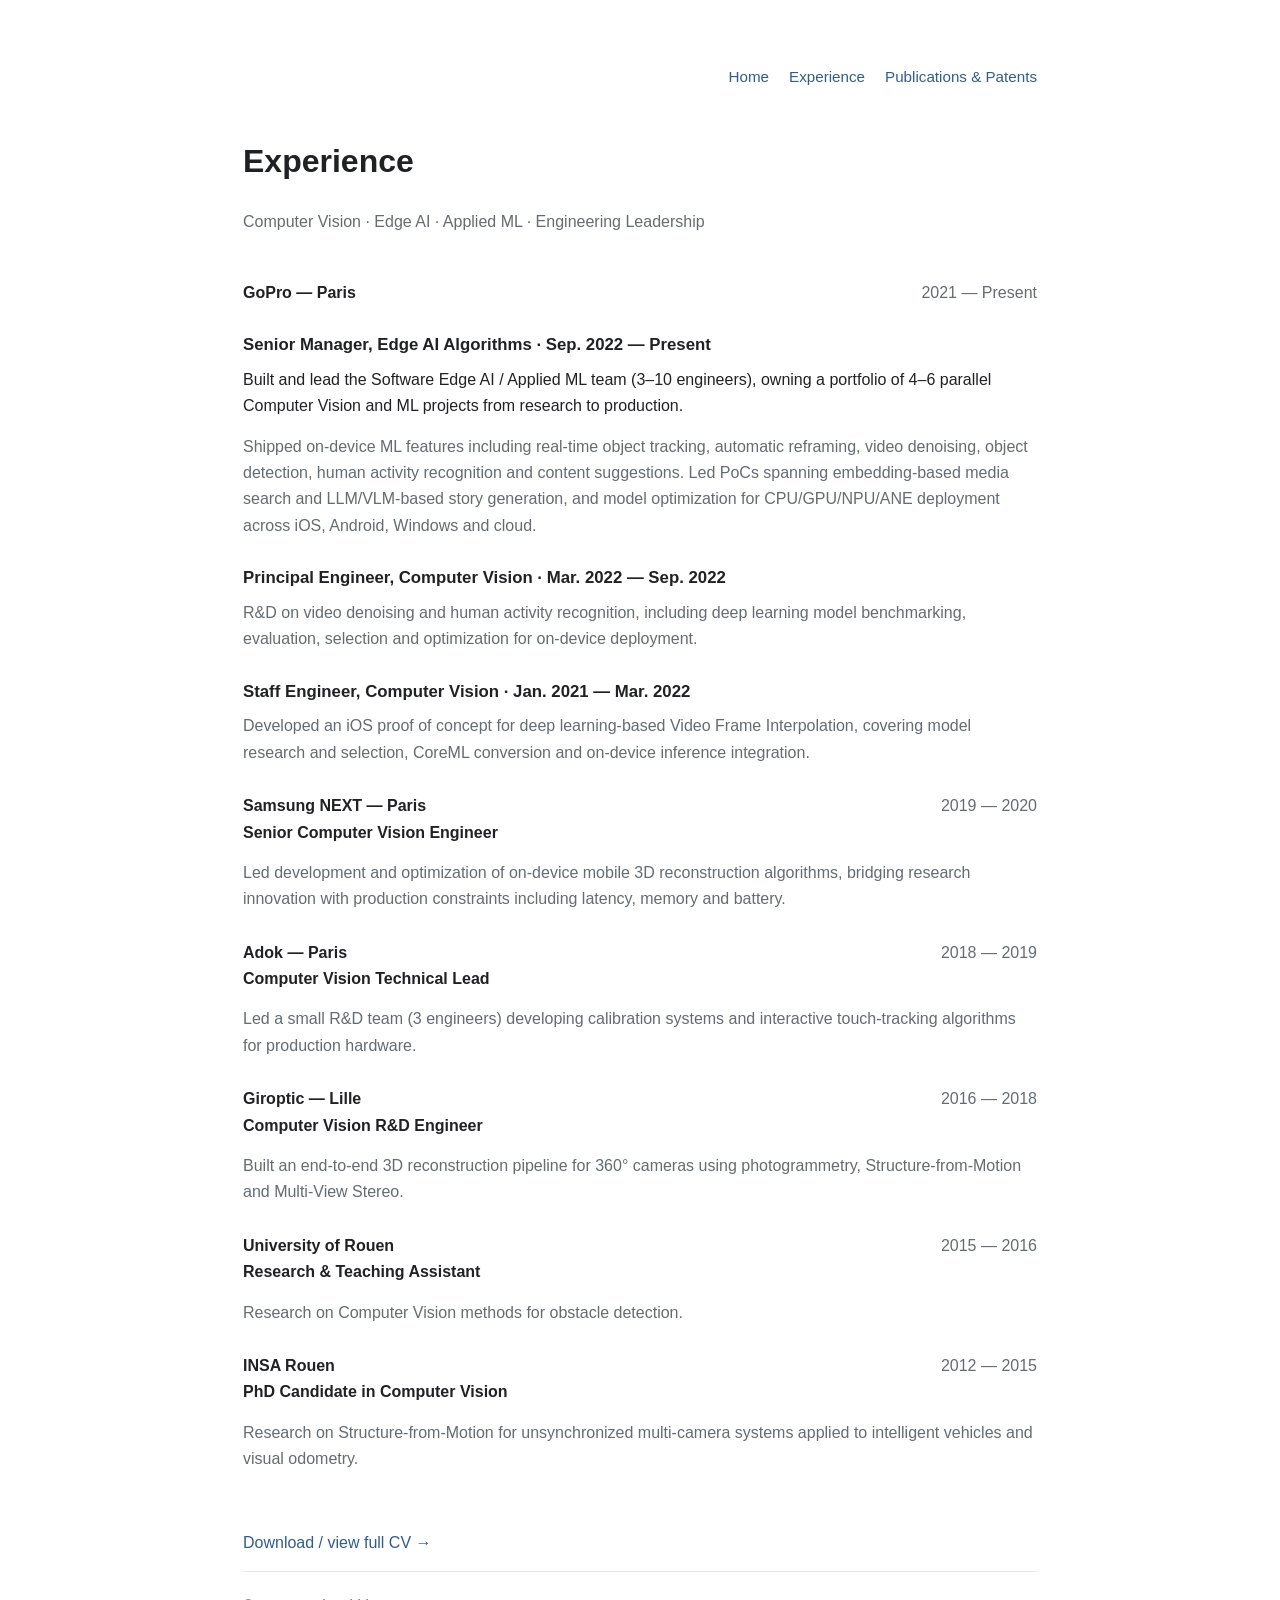
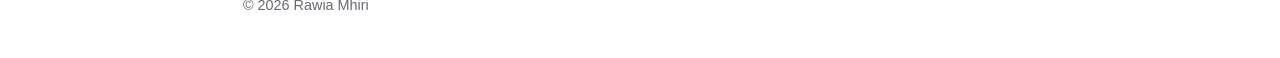
==== experience.html @ eebcbce0 "Initial portfolio website" ====
<!doctype html><html lang="en"><head><meta charset="utf-8"><meta name="viewport" content="width=device-width,initial-scale=1"><meta name="description" content="Rawia Mhiri — Experience"><title>Experience — Rawia Mhiri</title><link rel="stylesheet" href="style.css"></head><body><main class="page">
<nav class="topnav"><a href="index.html">Home</a><a href="experience.html">Experience</a><a href="publications.html">Publications & Patents</a></nav>
<h1>Experience</h1><p class="muted">Computer Vision · Edge AI · Applied ML · Engineering Leadership</p>
<section>
<div class="entry"><div class="entry-head"><strong>GoPro — Paris</strong><span>2021 — Present</span></div><h3>Senior Manager, Edge AI Algorithms · Sep. 2022 — Present</h3><p>Built and lead the Software Edge AI / Applied ML team (3–10 engineers), owning a portfolio of 4–6 parallel Computer Vision and ML projects from research to production.</p><p class="muted">Shipped on-device ML features including real-time object tracking, automatic reframing, video denoising, object detection, human activity recognition and content suggestions. Led PoCs spanning embedding-based media search and LLM/VLM-based story generation, and model optimization for CPU/GPU/NPU/ANE deployment across iOS, Android, Windows and cloud.</p><h3>Principal Engineer, Computer Vision · Mar. 2022 — Sep. 2022</h3><p class="muted">R&D on video denoising and human activity recognition, including deep learning model benchmarking, evaluation, selection and optimization for on-device deployment.</p><h3>Staff Engineer, Computer Vision · Jan. 2021 — Mar. 2022</h3><p class="muted">Developed an iOS proof of concept for deep learning-based Video Frame Interpolation, covering model research and selection, CoreML conversion and on-device inference integration.</p></div>
<div class="entry"><div class="entry-head"><strong>Samsung NEXT — Paris</strong><span>2019 — 2020</span></div><p><strong>Senior Computer Vision Engineer</strong></p><p class="muted">Led development and optimization of on-device mobile 3D reconstruction algorithms, bridging research innovation with production constraints including latency, memory and battery.</p></div>
<div class="entry"><div class="entry-head"><strong>Adok — Paris</strong><span>2018 — 2019</span></div><p><strong>Computer Vision Technical Lead</strong></p><p class="muted">Led a small R&D team (3 engineers) developing calibration systems and interactive touch-tracking algorithms for production hardware.</p></div>
<div class="entry"><div class="entry-head"><strong>Giroptic — Lille</strong><span>2016 — 2018</span></div><p><strong>Computer Vision R&D Engineer</strong></p><p class="muted">Built an end-to-end 3D reconstruction pipeline for 360° cameras using photogrammetry, Structure-from-Motion and Multi-View Stereo.</p></div>
<div class="entry"><div class="entry-head"><strong>University of Rouen</strong><span>2015 — 2016</span></div><p><strong>Research & Teaching Assistant</strong></p><p class="muted">Research on Computer Vision methods for obstacle detection.</p></div>
<div class="entry"><div class="entry-head"><strong>INSA Rouen</strong><span>2012 — 2015</span></div><p><strong>PhD Candidate in Computer Vision</strong></p><p class="muted">Research on Structure-from-Motion for unsynchronized multi-camera systems applied to intelligent vehicles and visual odometry.</p></div>
</section><p><a href="cv_rawiaMhiri_GoPro_2026.pdf" target="_blank">Download / view full CV →</a></p><footer>© <span id="year"></span> Rawia Mhiri</footer></main><script>document.getElementById('year').textContent=new Date().getFullYear();</script></body></html>
---- style.css ----
:root{--text:#202124;--muted:#646b73;--line:#e5e7eb;--accent:#315c8c;--bg:#fff;--max:850px}*{box-sizing:border-box}body{margin:0;background:var(--bg);color:var(--text);font-family:-apple-system,BlinkMacSystemFont,"Segoe UI",Roboto,Helvetica,Arial,sans-serif;line-height:1.65}.page{max-width:var(--max);margin:0 auto;padding:64px 28px 40px}.topnav{display:flex;justify-content:flex-end;gap:20px;margin-bottom:46px;font-size:.95rem}.topnav a,.links a,a{color:var(--accent);text-decoration:none}.topnav a:hover,.links a:hover,a:hover{text-decoration:underline}.intro{display:grid;grid-template-columns:170px 1fr;gap:34px;align-items:start;margin-bottom:50px}.portrait{width:170px;height:170px;object-fit:cover;border-radius:4px;background:#f3f4f6}.intro h1{font-size:2.15rem;line-height:1.15;margin:3px 0 8px}.role{font-size:1.15rem;margin:0 0 2px}.location{color:var(--muted);margin:0 0 15px}.links{display:flex;gap:15px;flex-wrap:wrap}section{border-top:1px solid var(--line);padding:30px 0}section:first-of-type{border-top:0}h2{font-size:1.3rem;margin:0 0 17px}h3{font-size:1.05rem;margin:25px 0 8px}p{margin:0 0 14px}.muted{color:var(--muted)}.entry{margin:0 0 27px}.entry-head{display:flex;justify-content:space-between;gap:20px}.entry-head span{color:var(--muted);white-space:nowrap}.more{margin-top:15px}.feature{margin-bottom:18px}.feature strong{display:block}.feature p{margin:3px 0}.pub{margin-bottom:20px}.pub-title{font-weight:600}.meta{color:var(--muted);font-size:.95rem}.tag{font-size:.85rem;color:var(--muted)}footer{border-top:1px solid var(--line);padding-top:22px;margin-top:15px;color:var(--muted);font-size:.9rem}@media(max-width:650px){.page{padding:32px 20px}.topnav{justify-content:flex-start;flex-wrap:wrap;margin-bottom:32px}.intro{grid-template-columns:1fr;gap:20px}.portrait{width:135px;height:135px}.entry-head{display:block}.entry-head span{display:block}.intro h1{font-size:1.9rem}}
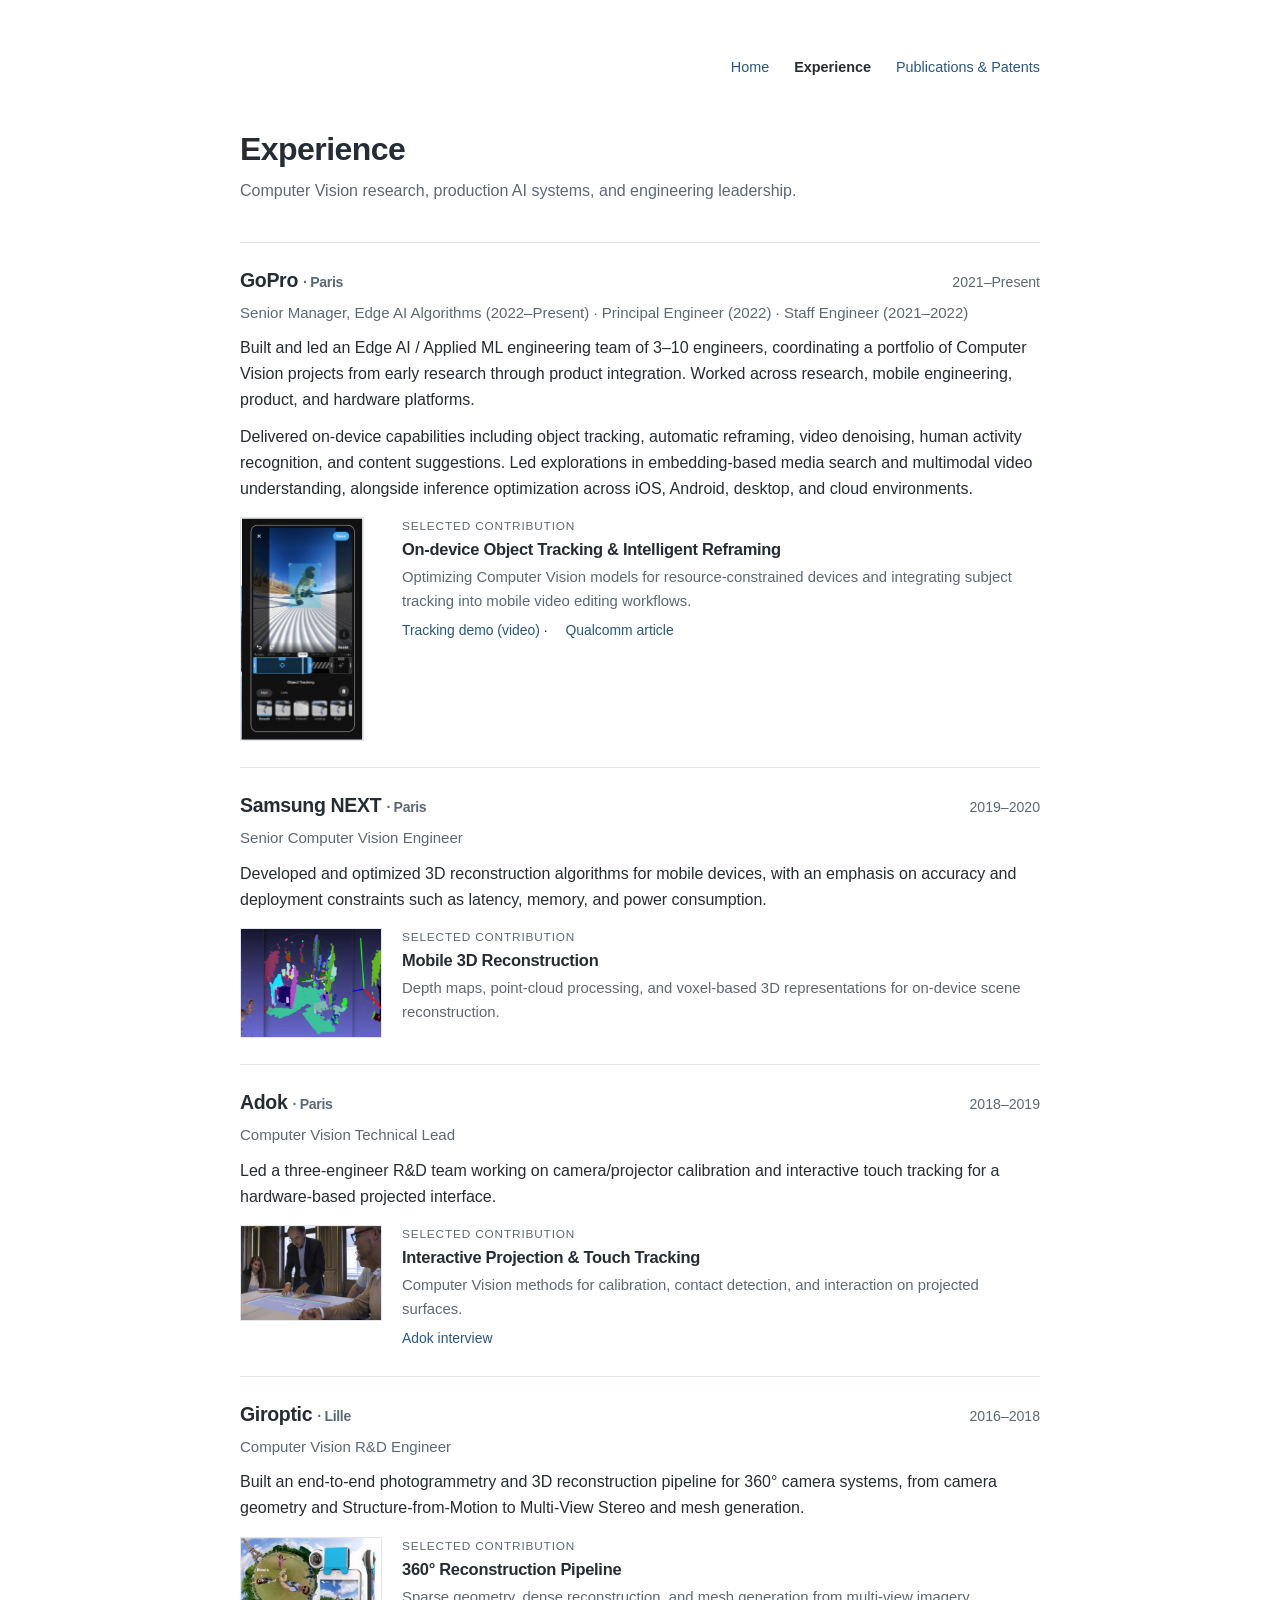
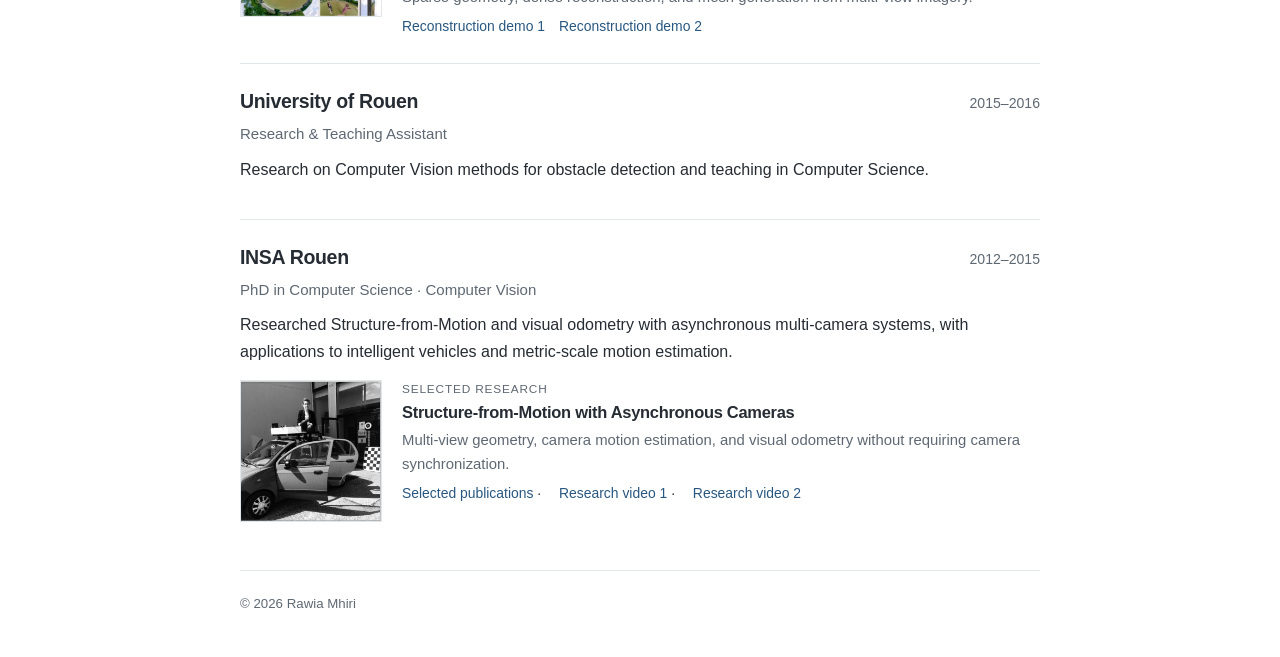
==== commit 7611aac0: "Add computer vision demos and project photos" ====
--- a/experience.html
+++ b/experience.html
@@ -1,11 +1,100 @@
-<!doctype html><html lang="en"><head><meta charset="utf-8"><meta name="viewport" content="width=device-width,initial-scale=1"><meta name="description" content="Rawia Mhiri — Experience"><title>Experience — Rawia Mhiri</title><link rel="stylesheet" href="style.css"></head><body><main class="page">
-<nav class="topnav"><a href="index.html">Home</a><a href="experience.html">Experience</a><a href="publications.html">Publications & Patents</a></nav>
-<h1>Experience</h1><p class="muted">Computer Vision · Edge AI · Applied ML · Engineering Leadership</p>
-<section>
-<div class="entry"><div class="entry-head"><strong>GoPro — Paris</strong><span>2021 — Present</span></div><h3>Senior Manager, Edge AI Algorithms · Sep. 2022 — Present</h3><p>Built and lead the Software Edge AI / Applied ML team (3–10 engineers), owning a portfolio of 4–6 parallel Computer Vision and ML projects from research to production.</p><p class="muted">Shipped on-device ML features including real-time object tracking, automatic reframing, video denoising, object detection, human activity recognition and content suggestions. Led PoCs spanning embedding-based media search and LLM/VLM-based story generation, and model optimization for CPU/GPU/NPU/ANE deployment across iOS, Android, Windows and cloud.</p><h3>Principal Engineer, Computer Vision · Mar. 2022 — Sep. 2022</h3><p class="muted">R&D on video denoising and human activity recognition, including deep learning model benchmarking, evaluation, selection and optimization for on-device deployment.</p><h3>Staff Engineer, Computer Vision · Jan. 2021 — Mar. 2022</h3><p class="muted">Developed an iOS proof of concept for deep learning-based Video Frame Interpolation, covering model research and selection, CoreML conversion and on-device inference integration.</p></div>
-<div class="entry"><div class="entry-head"><strong>Samsung NEXT — Paris</strong><span>2019 — 2020</span></div><p><strong>Senior Computer Vision Engineer</strong></p><p class="muted">Led development and optimization of on-device mobile 3D reconstruction algorithms, bridging research innovation with production constraints including latency, memory and battery.</p></div>
-<div class="entry"><div class="entry-head"><strong>Adok — Paris</strong><span>2018 — 2019</span></div><p><strong>Computer Vision Technical Lead</strong></p><p class="muted">Led a small R&D team (3 engineers) developing calibration systems and interactive touch-tracking algorithms for production hardware.</p></div>
-<div class="entry"><div class="entry-head"><strong>Giroptic — Lille</strong><span>2016 — 2018</span></div><p><strong>Computer Vision R&D Engineer</strong></p><p class="muted">Built an end-to-end 3D reconstruction pipeline for 360° cameras using photogrammetry, Structure-from-Motion and Multi-View Stereo.</p></div>
-<div class="entry"><div class="entry-head"><strong>University of Rouen</strong><span>2015 — 2016</span></div><p><strong>Research & Teaching Assistant</strong></p><p class="muted">Research on Computer Vision methods for obstacle detection.</p></div>
-<div class="entry"><div class="entry-head"><strong>INSA Rouen</strong><span>2012 — 2015</span></div><p><strong>PhD Candidate in Computer Vision</strong></p><p class="muted">Research on Structure-from-Motion for unsynchronized multi-camera systems applied to intelligent vehicles and visual odometry.</p></div>
-</section><p><a href="cv_rawiaMhiri_GoPro_2026.pdf" target="_blank">Download / view full CV →</a></p><footer>© <span id="year"></span> Rawia Mhiri</footer></main><script>document.getElementById('year').textContent=new Date().getFullYear();</script></body></html>
+<!DOCTYPE html>
+
+<html lang="en">
+<head>
+<meta charset="utf-8"/>
+<meta content="width=device-width, initial-scale=1" name="viewport"/>
+<meta content="Experience of Rawia Mhiri in Computer Vision, 3D reconstruction, Edge AI, and engineering leadership." name="description"/>
+<meta content="Rawia Mhiri" name="author"/>
+<title>Experience — Rawia Mhiri</title>
+<link href="style.css" rel="stylesheet"/>
+</head>
+<body>
+<main class="page" id="top">
+<nav aria-label="Main navigation" class="topnav">
+<a href="index.html">Home</a>
+<a aria-current="page" href="experience.html">Experience</a>
+<a href="publications.html">Publications &amp; Patents</a>
+</nav>
+<header class="page-head">
+<h1>Experience</h1>
+<p>Computer Vision research, production AI systems, and engineering leadership.</p>
+</header>
+<section class="timeline-entry" id="gopro">
+<div class="entry-head"><h2>GoPro <span class="small">· Paris</span></h2><span class="dates">2021–Present</span></div>
+<p class="position">Senior Manager, Edge AI Algorithms (2022–Present) · Principal Engineer (2022) · Staff Engineer (2021–2022)</p>
+<p>Built and led an Edge AI / Applied ML engineering team of 3–10 engineers, coordinating a portfolio of Computer Vision projects from early research through product integration. Worked across research, mobile engineering, product, and hardware platforms.</p>
+<p>Delivered on-device capabilities including object tracking, automatic reframing, video denoising, human activity recognition, and content suggestions. Led explorations in embedding-based media search and multimodal video understanding, alongside inference optimization across iOS, Android, desktop, and cloud environments.</p>
+<div class="contrib">
+<a aria-label="View GOPRO project photo" class="contrib-photo contrib-photo--portrait" href="assets/images/gopro-object-tracking.jpg" rel="noopener noreferrer" target="_blank"><img alt="GoPro Quik object tracking interface and mobile video-editing controls" loading="lazy" src="assets/images/gopro-object-tracking.jpg"/></a>
+<div>
+<div class="kicker">Selected contribution</div>
+<h3>On-device Object Tracking &amp; Intelligent Reframing</h3>
+<p>Optimizing Computer Vision models for resource-constrained devices and integrating subject tracking into mobile video editing workflows.</p>
+<div class="inline-links"><a href="https://drive.google.com/file/d/1K36116cVzpAuXo-okKpgn88uL-rQt2rN/view?usp=sharing" rel="noopener noreferrer" target="_blank">Tracking demo (video)</a> · <a href="https://bit.ly/47BoiJE" rel="noopener noreferrer" target="_blank">Qualcomm article</a></div>
+</div>
+</div>
+</section>
+<section class="timeline-entry" id="samsung">
+<div class="entry-head"><h2>Samsung NEXT <span class="small">· Paris</span></h2><span class="dates">2019–2020</span></div>
+<p class="position">Senior Computer Vision Engineer</p>
+<p>Developed and optimized 3D reconstruction algorithms for mobile devices, with an emphasis on accuracy and deployment constraints such as latency, memory, and power consumption.</p>
+<div class="contrib">
+<img alt="Examples of reconstructed 3D indoor scene geometry and segmentation" height="110" loading="lazy" src="assets/images/samsung-reconstruction.jpg" width="142"/>
+<div>
+<div class="kicker">Selected contribution</div>
+<h3>Mobile 3D Reconstruction</h3>
+<p>Depth maps, point-cloud processing, and voxel-based 3D representations for on-device scene reconstruction.</p>
+</div>
+</div>
+</section>
+<section class="timeline-entry" id="adok">
+<div class="entry-head"><h2>Adok <span class="small">· Paris</span></h2><span class="dates">2018–2019</span></div>
+<p class="position">Computer Vision Technical Lead</p>
+<p>Led a three-engineer R&amp;D team working on camera/projector calibration and interactive touch tracking for a hardware-based projected interface.</p>
+<div class="contrib">
+<a aria-label="View ADOK project photo" class="contrib-photo contrib-photo--landscape" href="assets/images/adok-interactive-table.jpg" rel="noopener noreferrer" target="_blank"><img alt="People interacting with a projected touchscreen tabletop at Adok" loading="lazy" src="assets/images/adok-interactive-table.jpg"/></a>
+<div>
+<div class="kicker">Selected contribution</div>
+<h3>Interactive Projection &amp; Touch Tracking</h3>
+<p>Computer Vision methods for calibration, contact detection, and interaction on projected surfaces.</p>
+<div class="inline-links"><a href="https://medium.com/@pperetie/les-adokers-sont-des-stars-rawia-mhiri-43b8ec3d247f" rel="noopener noreferrer" target="_blank">Adok interview</a></div></div>
+</div>
+</section>
+<section class="timeline-entry" id="giroptic">
+<div class="entry-head"><h2>Giroptic <span class="small">· Lille</span></h2><span class="dates">2016–2018</span></div>
+<p class="position">Computer Vision R&amp;D Engineer</p>
+<p>Built an end-to-end photogrammetry and 3D reconstruction pipeline for 360° camera systems, from camera geometry and Structure-from-Motion to Multi-View Stereo and mesh generation.</p>
+<div class="contrib">
+<a aria-label="View GIROPTIC project photo" class="contrib-photo contrib-photo--landscape" href="assets/images/giroptic-360-camera.jpg" rel="noopener noreferrer" target="_blank"><img alt="Giroptic 360-degree camera imagery and consumer camera hardware" loading="lazy" src="assets/images/giroptic-360-camera.jpg"/></a>
+<div>
+<div class="kicker">Selected contribution</div>
+<h3>360° Reconstruction Pipeline</h3>
+<p>Sparse geometry, dense reconstruction, and mesh generation from multi-view imagery.</p>
+<div class="inline-links"><a href="https://www.youtube.com/watch?v=HIu3Fz293rE" rel="noopener noreferrer" target="_blank">Reconstruction demo 1</a><a href="https://www.youtube.com/watch?v=QjvDdjy3CzE" rel="noopener noreferrer" target="_blank">Reconstruction demo 2</a></div></div>
+</div>
+</section>
+<section class="timeline-entry" id="rouen">
+<div class="entry-head"><h2>University of Rouen</h2><span class="dates">2015–2016</span></div>
+<p class="position">Research &amp; Teaching Assistant</p>
+<p>Research on Computer Vision methods for obstacle detection and teaching in Computer Science.</p>
+</section>
+<section class="timeline-entry" id="phd">
+<div class="entry-head"><h2>INSA Rouen</h2><span class="dates">2012–2015</span></div>
+<p class="position">PhD in Computer Science · Computer Vision</p>
+<p>Researched Structure-from-Motion and visual odometry with asynchronous multi-camera systems, with applications to intelligent vehicles and metric-scale motion estimation.</p>
+<div class="contrib">
+<a aria-label="View PHD project photo" class="contrib-photo contrib-photo--square" href="assets/images/phd-multicamera-photo.jpg" rel="noopener noreferrer" target="_blank"><img alt="Rawia Mhiri with the vehicle-mounted multi-camera research rig" loading="lazy" src="assets/images/phd-multicamera-photo.jpg"/></a>
+<div>
+<div class="kicker">Selected research</div>
+<h3>Structure-from-Motion with Asynchronous Cameras</h3>
+<p>Multi-view geometry, camera motion estimation, and visual odometry without requiring camera synchronization.</p>
+<div class="inline-links"><a href="publications.html#papers">Selected publications</a> · <a href="https://www.youtube.com/watch?v=GycIlKgzkQ8" rel="noopener noreferrer" target="_blank">Research video 1</a> · <a href="https://www.youtube.com/watch?v=d3gp0YabA7k" rel="noopener noreferrer" target="_blank">Research video 2</a></div>
+</div>
+</div>
+</section>
+<footer class="footer">© <span id="year">2026</span> Rawia Mhiri</footer>
+</main>
+<script>document.getElementById('year').textContent = new Date().getFullYear();</script>
+</body>
+</html>
--- a/style.css
+++ b/style.css
@@ -1 +1,113 @@
-:root{--text:#202124;--muted:#646b73;--line:#e5e7eb;--accent:#315c8c;--bg:#fff;--max:850px}*{box-sizing:border-box}body{margin:0;background:var(--bg);color:var(--text);font-family:-apple-system,BlinkMacSystemFont,"Segoe UI",Roboto,Helvetica,Arial,sans-serif;line-height:1.65}.page{max-width:var(--max);margin:0 auto;padding:64px 28px 40px}.topnav{display:flex;justify-content:flex-end;gap:20px;margin-bottom:46px;font-size:.95rem}.topnav a,.links a,a{color:var(--accent);text-decoration:none}.topnav a:hover,.links a:hover,a:hover{text-decoration:underline}.intro{display:grid;grid-template-columns:170px 1fr;gap:34px;align-items:start;margin-bottom:50px}.portrait{width:170px;height:170px;object-fit:cover;border-radius:4px;background:#f3f4f6}.intro h1{font-size:2.15rem;line-height:1.15;margin:3px 0 8px}.role{font-size:1.15rem;margin:0 0 2px}.location{color:var(--muted);margin:0 0 15px}.links{display:flex;gap:15px;flex-wrap:wrap}section{border-top:1px solid var(--line);padding:30px 0}section:first-of-type{border-top:0}h2{font-size:1.3rem;margin:0 0 17px}h3{font-size:1.05rem;margin:25px 0 8px}p{margin:0 0 14px}.muted{color:var(--muted)}.entry{margin:0 0 27px}.entry-head{display:flex;justify-content:space-between;gap:20px}.entry-head span{color:var(--muted);white-space:nowrap}.more{margin-top:15px}.feature{margin-bottom:18px}.feature strong{display:block}.feature p{margin:3px 0}.pub{margin-bottom:20px}.pub-title{font-weight:600}.meta{color:var(--muted);font-size:.95rem}.tag{font-size:.85rem;color:var(--muted)}footer{border-top:1px solid var(--line);padding-top:22px;margin-top:15px;color:var(--muted);font-size:.9rem}@media(max-width:650px){.page{padding:32px 20px}.topnav{justify-content:flex-start;flex-wrap:wrap;margin-bottom:32px}.intro{grid-template-columns:1fr;gap:20px}.portrait{width:135px;height:135px}.entry-head{display:block}.entry-head span{display:block}.intro h1{font-size:1.9rem}}
+/* Rawia Mhiri — quiet, academic-inspired personal site */
+:root {
+  --page:#fff; --ink:#262c33; --muted:#5e6873; --soft:#78828d;
+  --border:#e1e6eb; --link:#285781; --measure:860px;
+}
+*, *::before, *::after { box-sizing:border-box; }
+html { scroll-behavior:smooth; }
+body { margin:0; color:var(--ink); background:var(--page); font:16px/1.63 -apple-system,BlinkMacSystemFont,"Segoe UI",Roboto,Arial,sans-serif; -webkit-font-smoothing:antialiased; }
+a { color:var(--link); text-decoration:none; text-underline-offset:3px; }
+a:hover, a:focus-visible { text-decoration:underline; }
+a:focus-visible { outline:2px solid var(--link); outline-offset:3px; }
+.page { max-width:var(--measure); margin:0 auto; padding:56px 30px 42px; }
+.topnav { display:flex; justify-content:flex-end; flex-wrap:wrap; gap:10px 25px; margin-bottom:48px; font-size:0.9rem; }
+.topnav a[aria-current="page"] { color:var(--ink); font-weight:650; }
+h1,h2,h3 { font-weight:650; line-height:1.26; letter-spacing:-.017em; }
+h1 { font-size:2rem; margin:0 0 6px; }
+h2 { font-size:1.28rem; margin:0 0 17px; }
+h3 { font-size:1.03rem; margin:0 0 5px; }
+p { margin:0 0 13px; }
+.small,small,.muted { color:var(--muted); }
+.small,small { font-size:.88rem; }
+.intro { display:grid; grid-template-columns:145px minmax(0,1fr); gap:30px; align-items:center; margin:0 0 42px; }
+.portrait { width:145px; height:145px; object-fit:cover; border-radius:2px; }
+.role { margin:0; font-size:1.05rem; }
+.location { color:var(--muted); margin:3px 0 12px; font-size:.94rem; }
+.links { display:flex; flex-wrap:wrap; gap:9px 19px; font-size:.9rem; }
+.content-section { border-top:1px solid var(--border); padding:29px 0 31px; }
+.content-section:first-of-type { border-top:0; }
+.about p { max-width:760px; }
+.subsection-heading { font-size:1.11rem; margin:26px 0 13px; }
+.work-list { margin:0; }
+.work-row { display:grid; grid-template-columns:minmax(0,1fr) auto; column-gap:20px; align-items:baseline; padding:12px 0 13px; border-top:1px solid #eef0f2; }
+.work-row:last-child { border-bottom:1px solid #eef0f2; }
+.work-title { font-weight:630; }
+.work-organization { color:var(--muted); font-size:.89rem; margin-top:1px; }
+.work-description { color:var(--muted); margin:3px 0 0; font-size:.91rem; }
+.work-links { white-space:nowrap; font-size:.88rem; }
+.work-links a + a { margin-left:12px; }
+.plain-items { margin:0; padding:0; list-style:none; }
+.plain-items li { padding:5px 0; }
+.plain-items .byline { color:var(--muted); font-size:.91rem; }
+.running-content { display:grid; grid-template-columns:minmax(0,1fr) 154px; gap:28px; align-items:start; }
+.running-figure { margin:0; }
+.running-figure img { display:block; width:100%; height:auto; border-radius:2px; }
+figcaption { font-size:.76rem; color:var(--soft); line-height:1.4; margin-top:6px; }
+.page-head { padding:2px 0 25px; }
+.page-head p { color:var(--muted); margin-top:8px; }
+.timeline-entry { padding:25px 0 26px; border-top:1px solid var(--border); scroll-margin-top:30px; }
+.entry-head { display:flex; align-items:baseline; justify-content:space-between; gap:16px; margin-bottom:7px; }
+.entry-head h2 { margin:0; font-size:1.22rem; }
+.dates { flex-shrink:0; font-size:.88rem; color:var(--muted); }
+.position { font-size:.94rem; color:var(--muted); margin:0 0 8px; }
+.timeline-entry > p { margin-bottom:10px; }
+.contrib { display:grid; grid-template-columns:142px minmax(0,1fr); gap:20px; align-items:start; margin-top:15px; }
+.contrib img { display:block; width:142px; max-height:132px; object-fit:cover; border:1px solid var(--border); }
+.contrib img.fit-contain { object-fit:contain; height:132px; background:#fff; }
+.contrib p { color:var(--muted); font-size:.93rem; margin:4px 0 6px; }
+.contrib .kicker { color:var(--muted); text-transform:uppercase; font-size:.74rem; letter-spacing:.07em; margin-bottom:3px; }
+.inline-links { font-size:.87rem; }
+.inline-links a + a { margin-left:14px; }
+.earlier-roles { color:var(--muted); font-size:.91rem; margin:10px 0 0; }
+.pubs-section { border-top:1px solid var(--border); padding-top:26px; margin-top:2px; }
+.pubs-section h2 { margin-bottom:19px; }
+.publication { padding:0 0 19px; margin:0 0 19px; border-bottom:1px solid #edf0f2; }
+.publication.with-image { display:grid; grid-template-columns:93px minmax(0,1fr); gap:20px; }
+.publication img { display:block; width:93px; max-height:126px; object-fit:contain; object-position:top center; border:1px solid #e4e7eb; }
+.publication .paper-title { font-weight:640; margin:0 0 3px; line-height:1.43; }
+.paper-authors { font-size:.90rem; color:var(--muted); margin:0 0 2px; }
+.paper-meta { font-size:.89rem; color:var(--muted); margin:0 0 6px; }
+.patent-list .publication { padding-bottom:15px; margin-bottom:15px; }
+.footer { margin-top:22px; border-top:1px solid var(--border); padding-top:22px; color:var(--muted); font-size:.83rem; }
+@media(max-width:650px) {
+  .page { padding:29px 21px 34px; }
+  .topnav { justify-content:flex-start; margin-bottom:30px; gap:8px 19px; }
+  .intro { grid-template-columns:115px minmax(0,1fr); gap:18px; align-items:center; margin-bottom:30px; }
+  .portrait { width:115px; height:115px; }
+  h1 { font-size:1.75rem; }
+  .role { font-size:.94rem; }
+  .work-row { grid-template-columns:1fr; gap:6px; }
+  .running-content { grid-template-columns:1fr; gap:15px; }
+  .running-figure { width:158px; }
+  .entry-head { align-items:start; }
+  .contrib { grid-template-columns:115px minmax(0,1fr); gap:13px; }
+  .contrib img, .contrib img.fit-contain { width:115px; max-height:110px; height:110px; }
+  .publication.with-image { grid-template-columns:75px minmax(0,1fr); gap:14px; }
+  .publication img { width:75px; max-height:105px; }
+}
+@media(max-width:400px){
+  .intro { grid-template-columns:1fr; }
+  .portrait { width:120px; height:120px; }
+  .entry-head { display:block; }
+  .contrib { grid-template-columns:1fr; }
+  .contrib img, .contrib img.fit-contain { width:150px; max-height:115px; height:115px; }
+}
+
+/* Personal photos and research demo links — restrained visual treatment. */
+.contrib .contrib-photo { display:block; width:164px; max-width:100%; line-height:0; }
+.contrib .contrib-photo img { display:block; width:100%; height:auto; max-height:none; object-fit:contain; border:1px solid var(--border); }
+.contrib .contrib-photo--portrait { width:124px; }
+.contrib .contrib-photo--square { width:148px; }
+.contrib .contrib-photo:hover img, .contrib .contrib-photo:focus-visible img { border-color:#9dacb9; }
+.research-videos { font-size:.89rem; color:var(--muted); margin:0 0 13px; }
+.research-videos a { white-space:nowrap; }
+@media (max-width:650px) {
+  .contrib .contrib-photo { width:115px; }
+  .contrib .contrib-photo--portrait { width:100px; }
+  .contrib .contrib-photo--square { width:115px; }
+}
+@media (max-width:400px) {
+  .contrib .contrib-photo { width:150px; }
+  .contrib .contrib-photo--portrait { width:115px; }
+  .contrib .contrib-photo--square { width:145px; }
+}
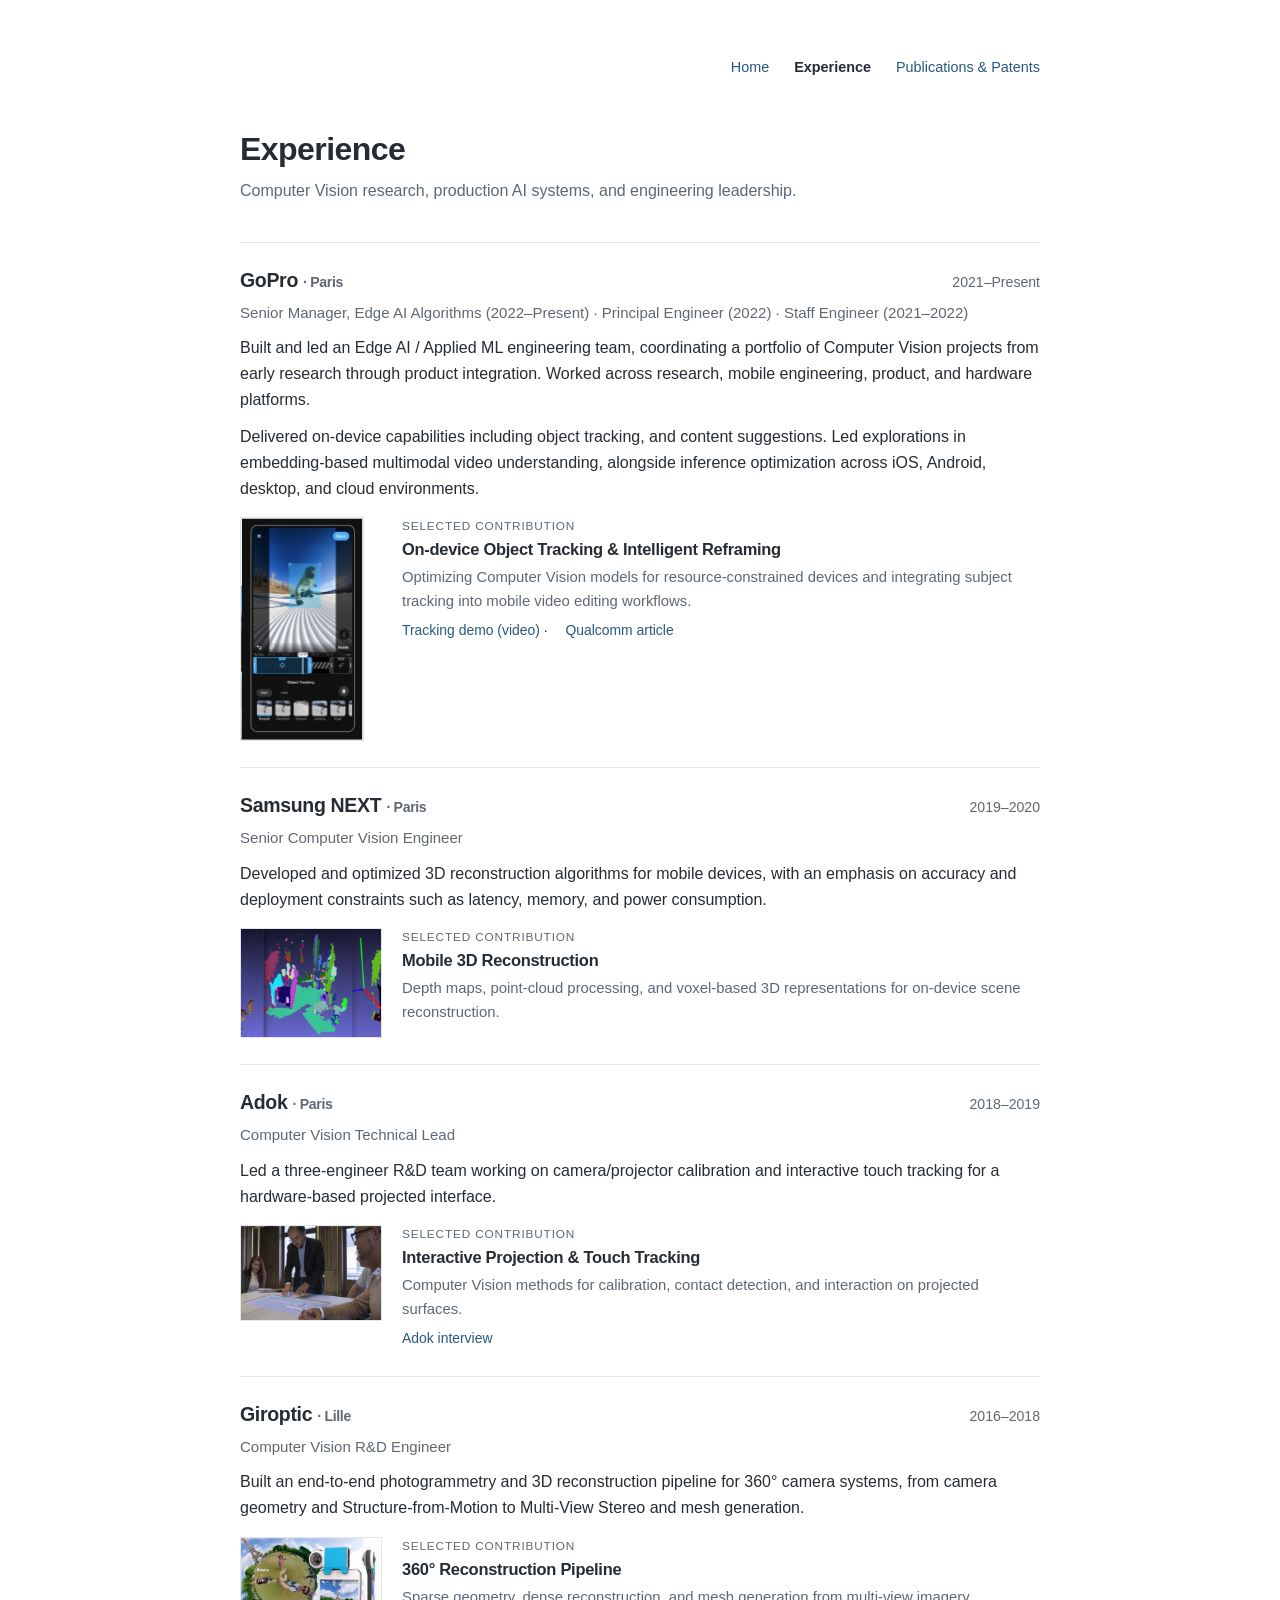
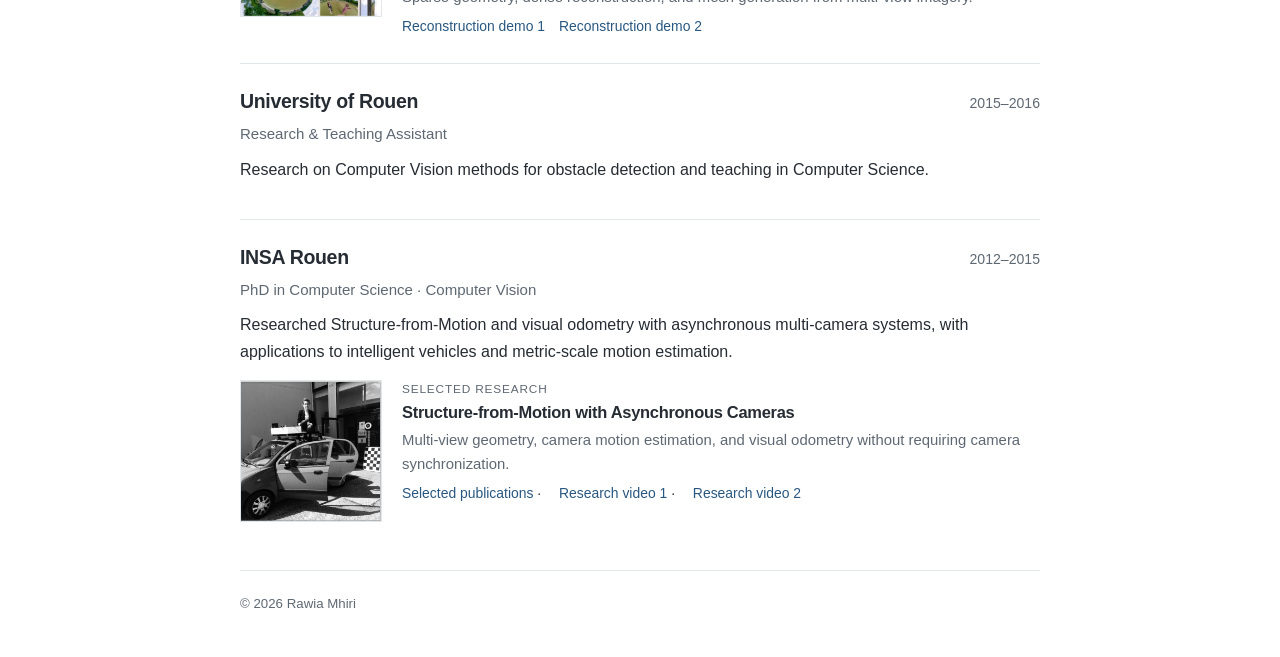
==== commit 2347bb04: "update experience" ====
--- a/experience.html
+++ b/experience.html
@@ -23,8 +23,8 @@
 <section class="timeline-entry" id="gopro">
 <div class="entry-head"><h2>GoPro <span class="small">· Paris</span></h2><span class="dates">2021–Present</span></div>
 <p class="position">Senior Manager, Edge AI Algorithms (2022–Present) · Principal Engineer (2022) · Staff Engineer (2021–2022)</p>
-<p>Built and led an Edge AI / Applied ML engineering team of 3–10 engineers, coordinating a portfolio of Computer Vision projects from early research through product integration. Worked across research, mobile engineering, product, and hardware platforms.</p>
-<p>Delivered on-device capabilities including object tracking, automatic reframing, video denoising, human activity recognition, and content suggestions. Led explorations in embedding-based media search and multimodal video understanding, alongside inference optimization across iOS, Android, desktop, and cloud environments.</p>
+<p>Built and led an Edge AI / Applied ML engineering team, coordinating a portfolio of Computer Vision projects from early research through product integration. Worked across research, mobile engineering, product, and hardware platforms.</p>
+<p> Delivered on-device capabilities including object tracking, and content suggestions. Led explorations in embedding-based multimodal video understanding, alongside inference optimization across iOS, Android, desktop, and cloud environments.</p>
 <div class="contrib">
 <a aria-label="View GOPRO project photo" class="contrib-photo contrib-photo--portrait" href="assets/images/gopro-object-tracking.jpg" rel="noopener noreferrer" target="_blank"><img alt="GoPro Quik object tracking interface and mobile video-editing controls" loading="lazy" src="assets/images/gopro-object-tracking.jpg"/></a>
 <div>
